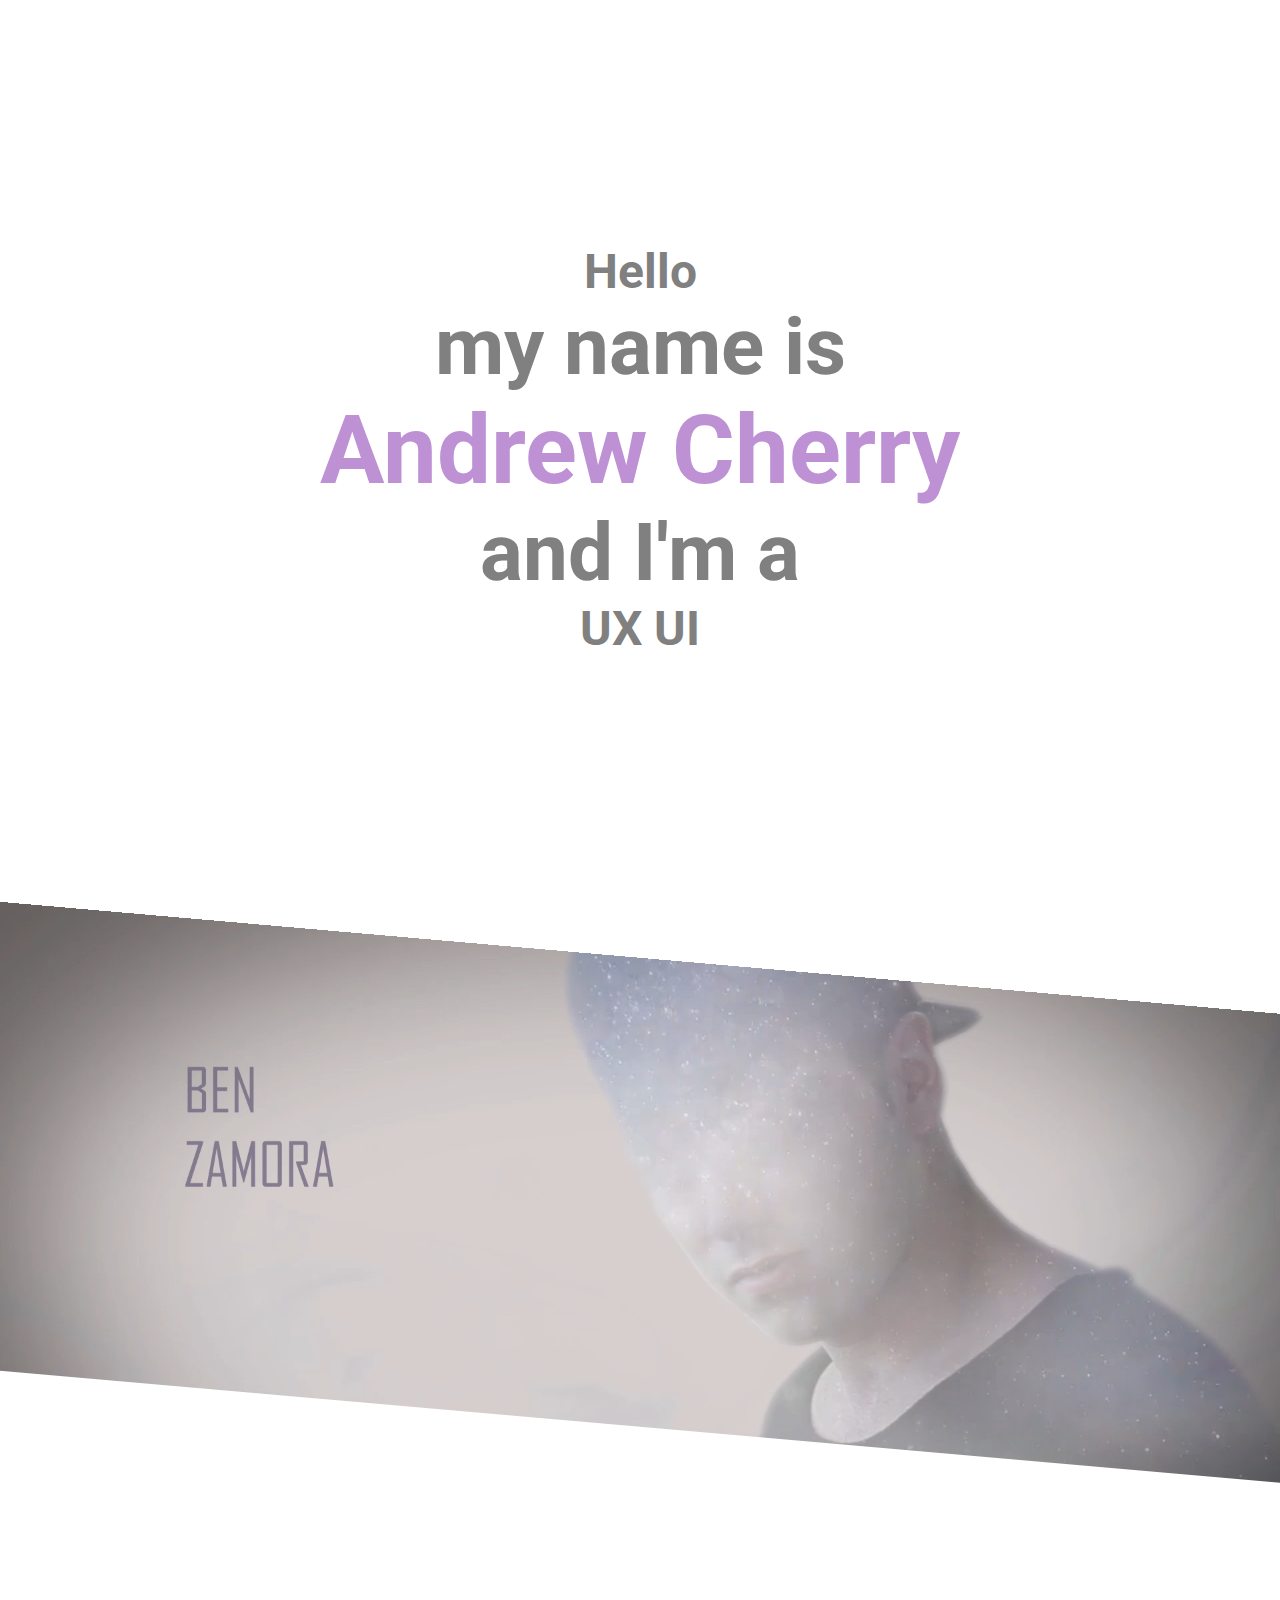
==== sideslice.html @ 6c72db01 "adding all files" ====
<!doctype html>
<html>
<head>


<meta name="viewport" content="width=device-width, initial-scale=1">
<meta charset="UTF-8">
<link rel="stylesheet" type="text/css" href="http://fonts.googleapis.com/css?family=Roboto:Light100">
<link rel="stylesheet" type="text/css" href="css/style.css">

</head>

<body>

<div class="container center">
  <div class="diagonal"></div>
  <h4> Hello </h4>
  <h3> my name is </h3>
  <h1>Andrew Cherry</h1>
  <h3> and I'm a </h3> 
  <h4> UX UI </h4>

</div>
<div class="container2 center">
	<video class="fullscreen" loop muted autoplay class="fullscreen-bg__video">
			<source src="yo.mp4" type="video/mp4">
			
	</video>
	
  <div class="rotate r1">
  	 <h2> VIDEO </h2>
  	 	<h5 class="videopara"> I'm a digital designs</h5> 
   </div>
  <div class="rotate r1 videoOV"> <h2 id="videoheading"> video </h2> </div>
  
<!--   <h2 class="videoheading"> video </h2> -->

  
</div>

<div class="container3 center">
<h5 class="videopara"> I'm </h5> 
  <div class="rotate r2"></div>
<!--   <h1>Design</h1> -->
	<h5 class="videopara"> I'm </h5>
</div>

</body>


</html>
---- css/style.css ----
* {
  margin: 0;
  padding: 0;
  box-sizing: border-box;
}

h1 { 
font-size: 6em;
font-family: 'Roboto';
color: #BE90D4;
}

h4 { 
	font-size: 3em;
	font-family: 'Roboto';
}

h3 { 
	font-size: 5em;
	font-family: 'Roboto';
}

h2 { 
	color: grey;
	-webkit-transform: rotate(-5deg);
	transform: rotate(-5deg) translate(-70% -30%);
	font-size: 4em;
	font-family: 'Roboto';
	margin: 20px; 
	display: flex; 
	justify-content: center;
}

.videopara { 
	top: 0;
}

.container {
  width: 100%;
  height: 100vh;  
  position: relative;
  background-color: white;
  /* 
-webkit-backface-visibility: hidden;
  -webkit-transform: translateZ(0) scale(1.0, 1.0);
 */

}

.container2 {
  width: 100%;
  height: 80vh;
  background-color: white;
  position: relative;
  overflow: hidden;
  -webkit-backface-visibility: hidden;
  -webkit-transform: translateZ(0) scale(1.0, 1.0);



#videoheading { 
	-webkit-transform: rotate(-10deg) translate(50%, 50%);
	transform: rotate(-10deg) translate(50%, 50%);
	font-color: blue;
}
  
}
.fullscreen { 
	width: 100%;
	height: auto;

/*  	z-index: -100; */
 	overflow: hidden;
}

.container3 {
  width: 100%;
  height: 100vh;
  background-color: white;
  position: relative;
  overflow: hidden;
  z-index:100;
  
}


.rotate {
  position: absolute;
  top: 0;
  left: 50%;
  -webkit-transform: rotate(5deg) translate(-50%, -50%);
  width: 120%;
  height: 250px;
  z-index: 2;
  /* -webkit-backface-visibility: hidden; */
}

.r1 {
  background-color: white;
  z-index: 100;
}



/* rotateY(180deg) rotateX(180deg) */

.videoOV { 
	top: 100%;
	-webkit-transform: rotate(5deg) translate(-50%, -50%);
 */
}

.r2 {
  background-color: white;
  z-index: 2;
  
  /* 
-webkit-backface-visibility: hidden;
  -webkit-transform: translateZ(0) scale(1.0, 1.0);
 */

}


.center {
  display: flex;
  align-items: center;
  justify-content: center;
  align-content: column;
  color: grey;
  text-align: center;
  z-index: 100;
  flex-direction: column;
  /* 
-webkit-backface-visibility: hidden;
  -webkit-transform: translateZ(0) scale(1.0, 1.0);
 */

}




@media screen and (max-width: 710px) {

  h1 {
    font-size: 5em;
  }
}

@media screen and (max-width: 768px) {

  .container2 {
  width: 100%;
  height: 90vh;
  background-color: black;
  position: relative;
  overflow: hidden;
  
}
}

@media screen and (max-width: 609px) {

  .container2 {
  width: 100%;
  height: 85vh;
  background-color: black;
  position: relative;
  overflow: hidden;
  
}
}


@media screen and (max-width: 544px) {

  .container2 {
  width: 100%;
  height: 81vh;
  background-color: black;
  position: relative;
  overflow: hidden;
  
}
}


@media screen and (max-width: 484px) {

  .container2 {
  width: 100%;
  height: 75vh;
  background-color: black;
  position: relative;
  overflow: hidden;
  
}
}

@media screen and (max-width: 396px) {

  .container2 {
  width: 100%;
  height: 70vh;
  background-color: black;
  position: relative;
  overflow: hidden;
  
}
}

@media screen and (max-width: 324px) {

  .container2 {
  width: 100%;
  height: 65vh;
  background-color: black;
  position: relative;
  overflow: hidden;
  
}
}


@media screen and (max-width: 260px) {

  .container2 {
  width: 100%;
  height: 100%;
  background-color: black;
  position: relative;
  overflow: hidden;
  
}
}
@media screen and (max-width: 710px) {

.rotate { 
	height: 350px;
}
}
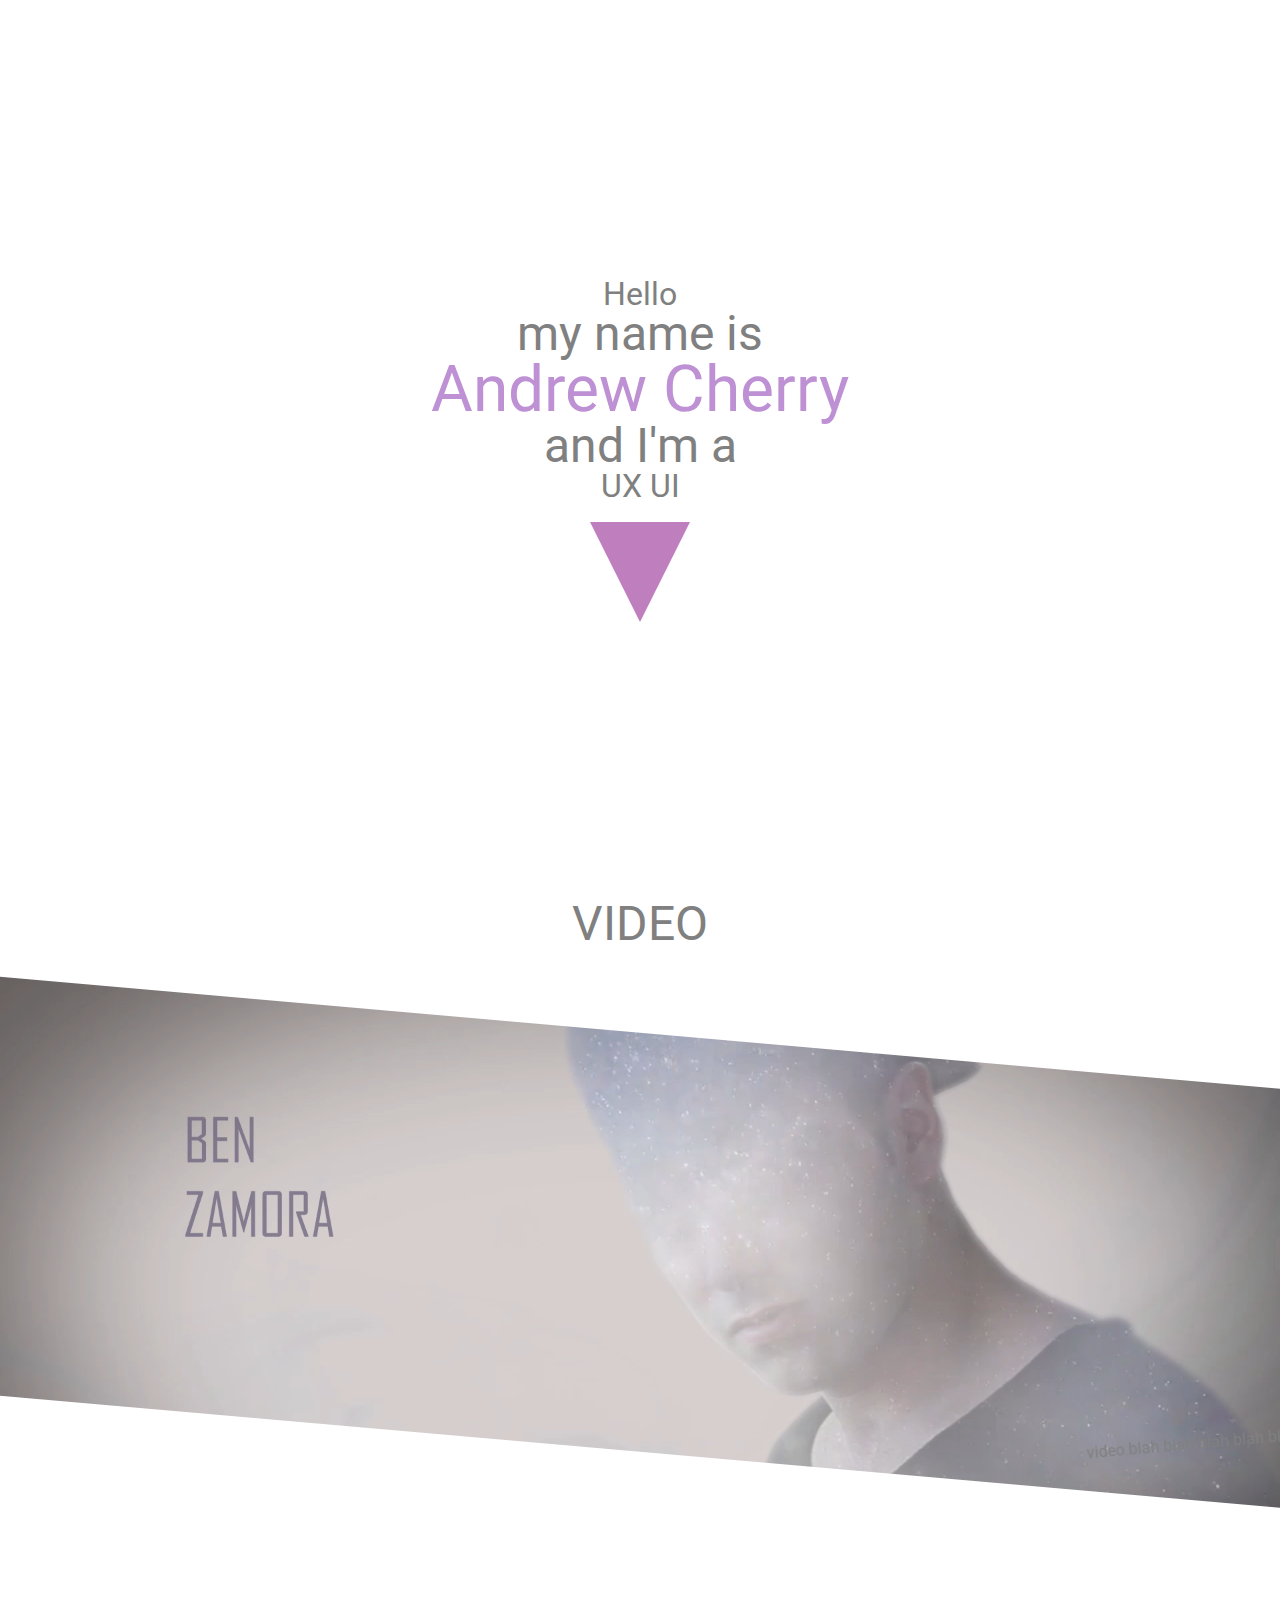
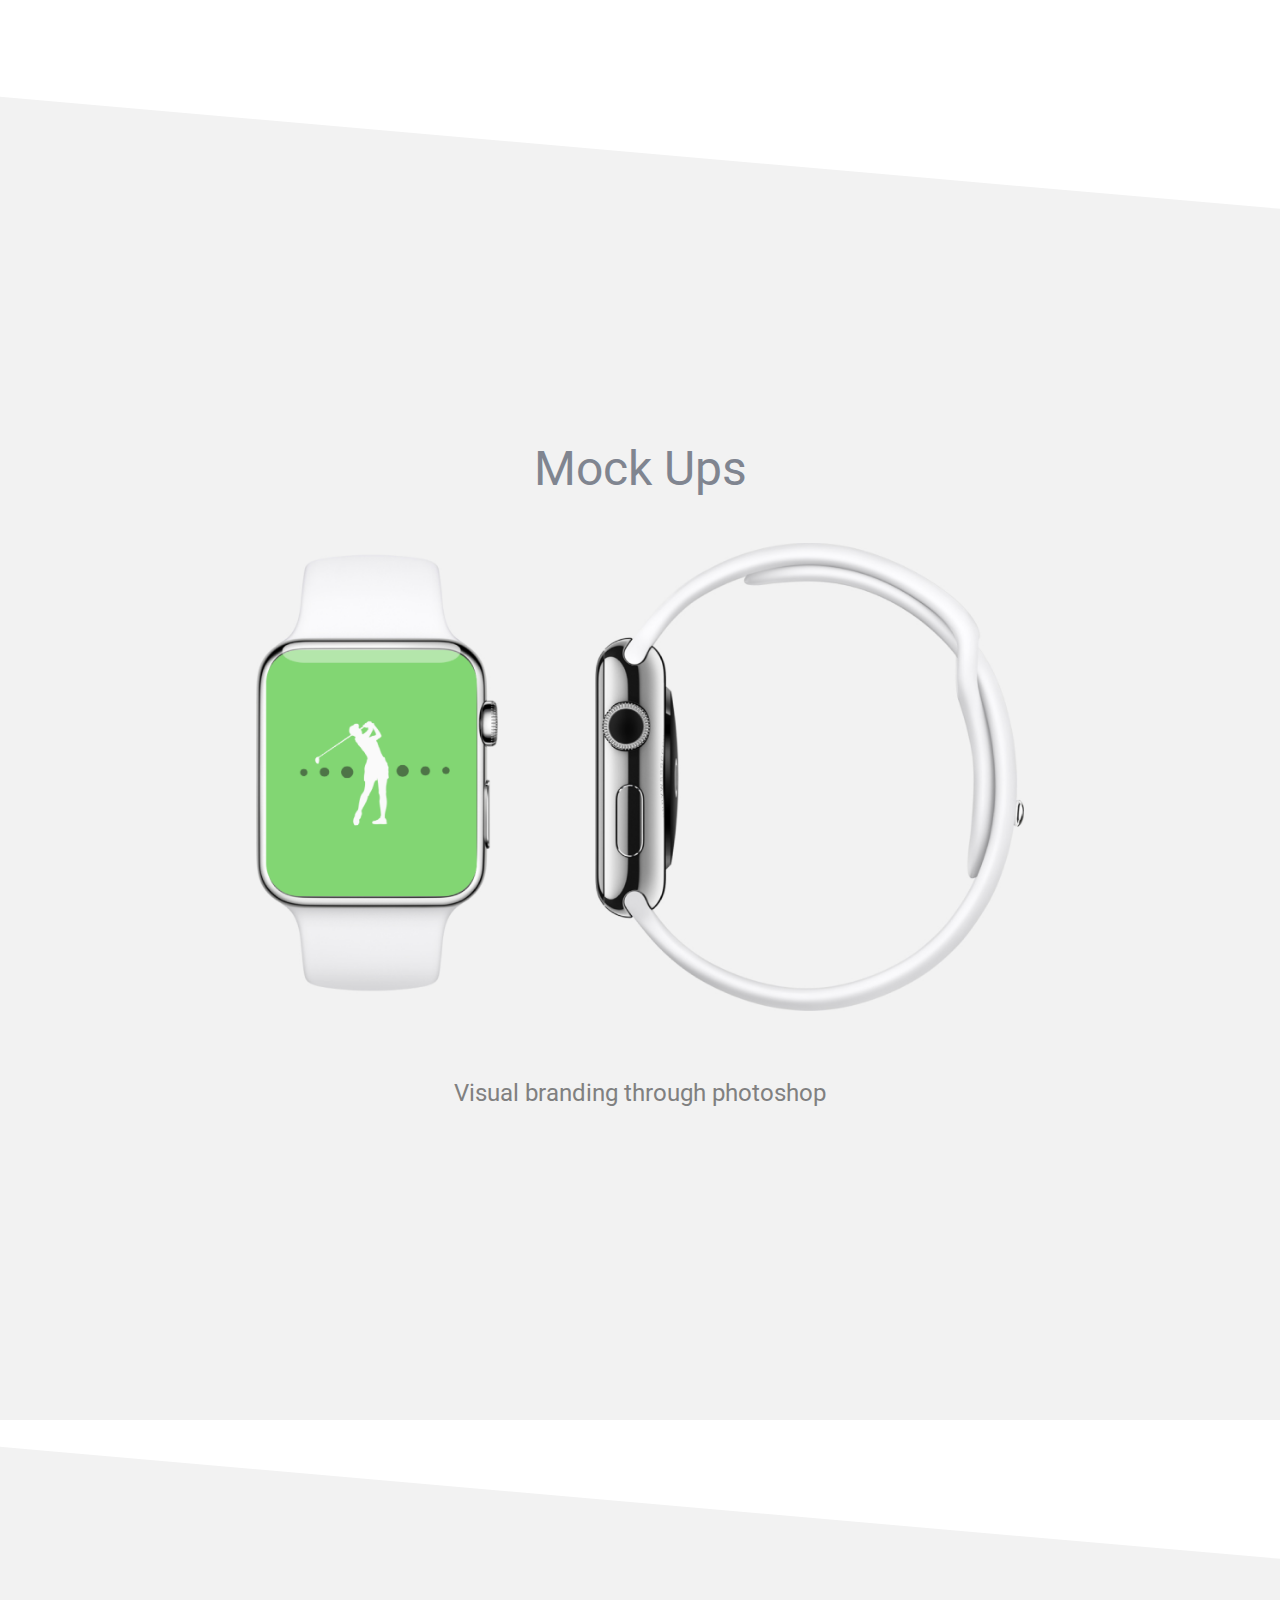
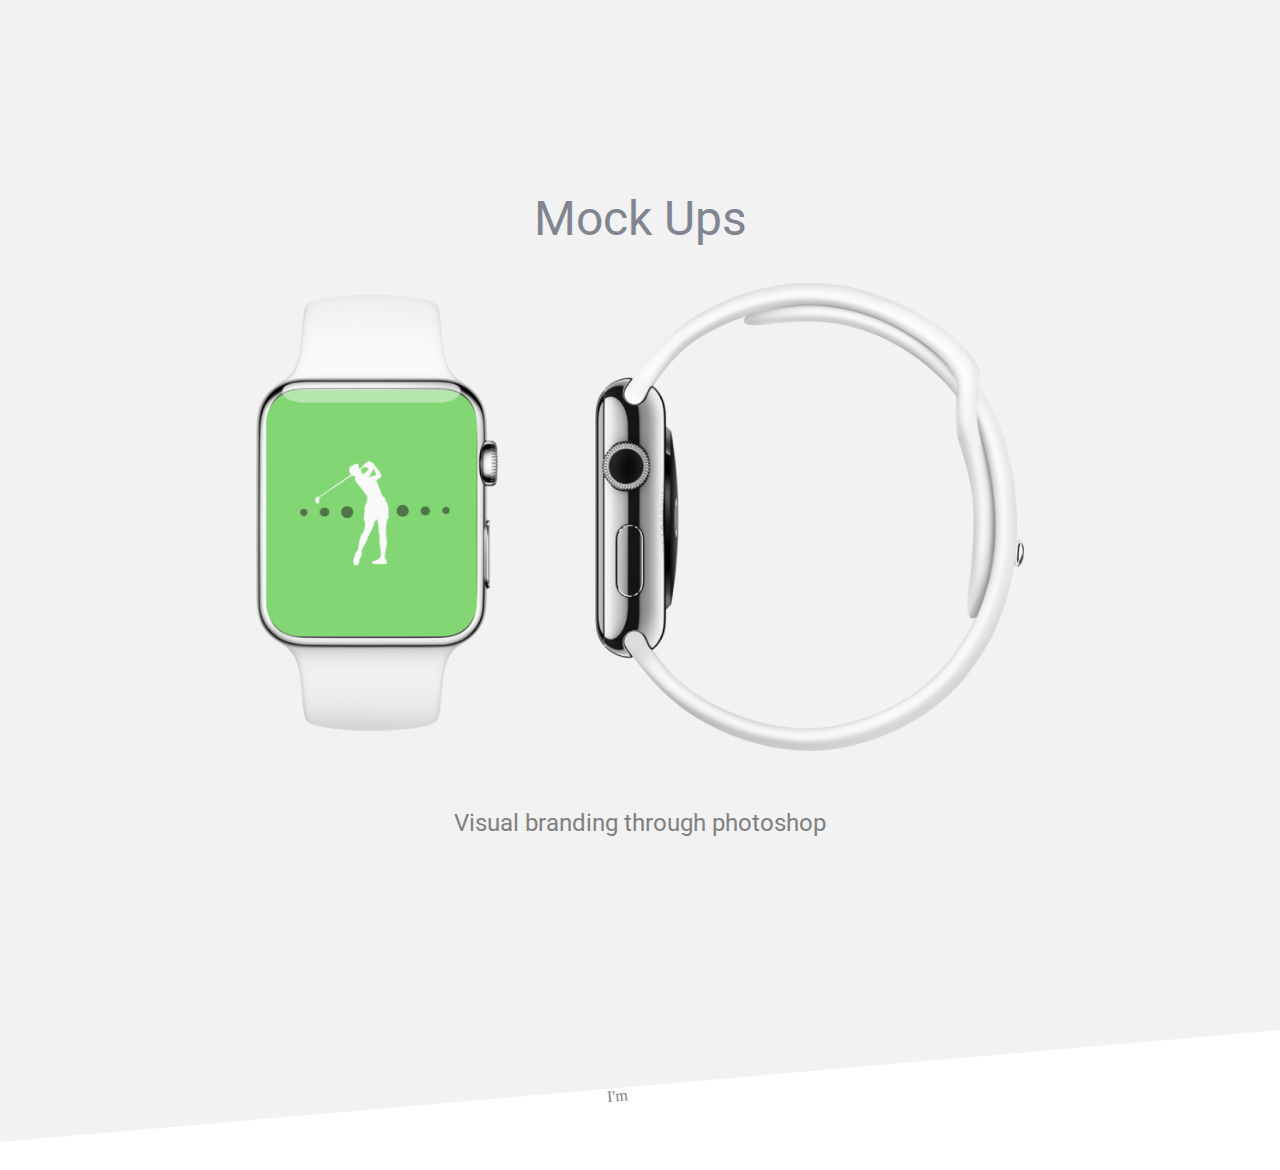
==== commit 667c167d: "adding images, some new css" ====
--- a/sideslice.html
+++ b/sideslice.html
@@ -1,12 +1,40 @@
 <!doctype html>
 <html>
 <head>
-
 
 <meta name="viewport" content="width=device-width, initial-scale=1">
 <meta charset="UTF-8">
 <link rel="stylesheet" type="text/css" href="http://fonts.googleapis.com/css?family=Roboto:Light100">
 <link rel="stylesheet" type="text/css" href="css/style.css">
+<link rel="stylesheet" type="text/css" href="css/reset.css">
+<link rel="shortcut icon" type="image/ico" href="images/cherryicon.png" />
+
+<title>Andrew Cherry : UX / UI</title>
+
+<!-- for Google -->
+<meta name="description" content="Andrew Cherry, UX Designer" />
+<meta name="keywords" content="Andrew Cherry, UX, UI, HTML5, CSS, Design" />
+<meta name="author" content="Andrew Cherry" />
+<meta name="copyright" content="https://plus.google.com/u/0/+AndrewCherryUX" />
+
+<!-- for Facebook -->
+<meta property="og:title" content="Andrew Cherry | UX/UI Designer" />
+<meta property="og:type" content="website" />
+<meta property="og:image" content="http://mobile.sheridanc.on.ca/~cherrya/mecircle2.jpg" />
+<meta property="og:url" content="http://mobile.sheridanc.on.ca/~cherrya/Responsiveresumeupdated/" />
+<meta property="og:description" content="Andrew Cherry - UX UI - Resume - Web Development" />
+
+<!-- for Twitter -->
+<meta name="twitter:card" content="summary" />
+<meta name="twitter:title" content="Andrew Cherry | UX/UI Designer" />
+<meta name="twitter:description" content="UX, UI, HTML5, CSS, Design" />
+<meta name="twitter:image" content="http://mobile.sheridanc.on.ca/~cherrya/mecircle2.jpg" />
+
+<!-- for Apple -->
+<meta name="apple-mobile-web-app-capable" content="yes" />
+<meta name="apple-mobile-web-app-status-bar-style" content="black-translucent" />
+<link rel="apple-touch-icon-precomposed" href="http://mobile.sheridanc.on.ca/~cherrya/cherryicon.png" />
+
 
 </head>
 
@@ -19,31 +47,65 @@
   <h1>Andrew Cherry</h1>
   <h3> and I'm a </h3> 
   <h4> UX UI </h4>
+  <div id="arrow"></div>
+  
+
 
 </div>
-<div class="container2 center">
-	<video class="fullscreen" loop muted autoplay class="fullscreen-bg__video">
-			<source src="yo.mp4" type="video/mp4">
-			
-	</video>
-	
-  <div class="rotate r1">
-  	 <h2> VIDEO </h2>
-  	 	<h5 class="videopara"> I'm a digital designs</h5> 
-   </div>
-  <div class="rotate r1 videoOV"> <h2 id="videoheading"> video </h2> </div>
-  
-<!--   <h2 class="videoheading"> video </h2> -->
 
-  
+<div class="yoo">
+	<div class="headvideo"><h1> VIDEO <h1> </div>
 </div>
 
+
+
+<!-- /////////////////  CONTAINTER 2   /////////  -->
+
+<div class="container2 center">
+		<video class="fullscreen" loop muted autoplay class="fullscreen-bg__video">
+			<source src="yo.mp4" type="video/mp4">
+		</video>
+	
+  		<div class="rotate r1">
+  	 		<h2> VIDEO </h2>
+   		</div>
+ 		<div class="rotate r1 videoOV"> <h2 id="videoheading"> video blah blah blah blah blah blah blah blah I am blahing
+  			h blah blah blah blah I am blahing </h2> 
+  		</div>
+</div>
+
+
+<!-- ////////////// CONTAINER 3 /////////////// -->
+
 <div class="container3 center">
-<h5 class="videopara"> I'm </h5> 
-  <div class="rotate r2"></div>
+	<div class="para"> <h3 class="videopara"> Mock Ups </h3> </div>
+	<img src="appwatchcover.png">
+	<div class="para"> 
+			<h4 class="videopara"> Visual branding through photoshop </h4> 
+  	</div>
+    <div class="rotate r2"></div>
+
+</div>
+
+<!-- ////////////// CONTAINER 4 /////////////// -->
+
+<div class="container4 center">
+	<div class="para"> <h3 class="videopara"> Mock Ups </h3> </div>
+	<img src="appwatchcover.png">
+	<div class="para"> 
+			<h4 class="videopara"> Visual branding through photoshop </h4> 
+  	</div>
+	
+  <div class="rotate r3"></div>
+  <div class="rotate r1 videoOV2">
 <!--   <h1>Design</h1> -->
 	<h5 class="videopara"> I'm </h5>
 </div>
+
+
+
+
+
 
 </body>
 
--- a/css/style.css
+++ b/css/style.css
@@ -4,23 +4,39 @@
   box-sizing: border-box;
 }
 
-h1 { 
+.yoo { 
+	height: 50px;
+	display: flex;
+	justify-content: center;
+}
+
+.yoo h1 { 
+	font-size: 3em;
+	font-family: 'Roboto';
+	color: grey;
+}
+
+.headvideo h1{ 
+	top: 100%;
+}
+
+.container h1 { 
 font-size: 6em;
 font-family: 'Roboto';
 color: #BE90D4;
 }
 
-h4 { 
+.container h4 { 
 	font-size: 3em;
 	font-family: 'Roboto';
 }
 
-h3 { 
+.container h3 { 
 	font-size: 5em;
 	font-family: 'Roboto';
 }
 
-h2 { 
+.container h2 { 
 	color: grey;
 	-webkit-transform: rotate(-5deg);
 	transform: rotate(-5deg) translate(-70% -30%);
@@ -31,9 +47,12 @@
 	justify-content: center;
 }
 
+/* 
 .videopara { 
-	top: 0;
-}
+	/* top: 0; */
+/* 
+}
+ */
 
 .container {
   width: 100%;
@@ -71,18 +90,68 @@
 
 /*  	z-index: -100; */
  	overflow: hidden;
+ 	/* 
+position: relative;
+	padding-bottom: 56.25%; /* 16:9 */
+/* 
+	padding-top: 30px;
+	height: 0;
+ */
+
 }
 
 .container3 {
   width: 100%;
-  height: 100vh;
-  background-color: white;
+  height: 150vh;
+  background-color: #F2F2F2;
   position: relative;
   overflow: hidden;
   z-index:100;
   
 }
 
+.container3 img { 
+	width: 60%;
+	height: auto;
+	margin-top: 50px;
+	margin-bottom: 50px;
+}
+
+.container3 h3 { 
+	font-size: 5em;
+	font-family: 'Roboto';
+/* 	margin: 60px; */
+	margin-top: 60px;
+/* 	margin-bottom: 50px; */
+	color: #808590;
+}
+
+
+.container4 {
+  width: 100%;
+  height: 150vh;
+  background-color: #F2F2F2;
+  position: relative;
+  overflow: hidden;
+  z-index:100;
+}
+
+.container4 h3 { 
+	font-size: 5em;
+	font-family: 'Roboto';
+/* 	margin: 60px; */
+	margin-top: 40px;
+/* 	margin-bottom: 50px; */
+	color: #808590;
+}
+
+
+.container4 img { 
+	width: 60%;
+	height: auto;
+	margin-top: 40px;
+	margin-bottom: 40px;
+}
 
 .rotate {
   position: absolute;
@@ -95,11 +164,33 @@
   /* -webkit-backface-visibility: hidden; */
 }
 
+.rotate h2 { 
+  	color: grey;
+	-webkit-transform: rotate(-5deg);
+	transform: rotate(-5deg) translate(-70% -30%);
+	font-size: 1em;
+	font-family: 'Roboto';
+	margin: 20px; 
+	display: flex; 
+	justify-content: center;
+}
+
 .r1 {
   background-color: white;
   z-index: 100;
 }
 
+.para h4 { 
+	font-size: 1.5em;
+	font-family: 'Roboto';
+	margin-top: 20px;
+}
+
+.para { 
+	width: 50%; 
+	height: auto;
+}
+
 
 
 /* rotateY(180deg) rotateX(180deg) */
@@ -107,7 +198,13 @@
 .videoOV { 
 	top: 100%;
 	-webkit-transform: rotate(5deg) translate(-50%, -50%);
- */
+ 
+}
+
+.videoOV2 { 
+	top: 100%;
+	-webkit-transform: rotate(-5deg) translate(-50%, -50%);
+ 
 }
 
 .r2 {
@@ -121,12 +218,16 @@
 
 }
 
+.r3 {
+  background-color: white;
+  z-index: 100;
+}
+
 
 .center {
   display: flex;
   align-items: center;
   justify-content: center;
-  align-content: column;
   color: grey;
   text-align: center;
   z-index: 100;
@@ -139,6 +240,17 @@
 }
 
 
+/* /////// ARROW STUFF /////// */
+
+#arrow {
+	width: 0;
+	height: 0;
+	border-left: 50px solid transparent;
+	border-right: 50px solid transparent;
+	border-top: 100px solid purple;
+	margin-top: 20px;
+	opacity: .5;
+}
 
 
 @media screen and (max-width: 710px) {
@@ -148,11 +260,13 @@
   }
 }
 
-@media screen and (max-width: 768px) {
+
+
+@media screen and (max-width: 544px) {
 
   .container2 {
   width: 100%;
-  height: 90vh;
+/*   height: 81vh; */
   background-color: black;
   position: relative;
   overflow: hidden;
@@ -160,11 +274,12 @@
 }
 }
 
-@media screen and (max-width: 609px) {
+
+@media screen and (max-width: 484px) {
 
   .container2 {
   width: 100%;
-  height: 85vh;
+/*   height: 75vh; */
   background-color: black;
   position: relative;
   overflow: hidden;
@@ -172,12 +287,11 @@
 }
 }
 
-
-@media screen and (max-width: 544px) {
+@media screen and (max-width: 396px) {
 
   .container2 {
   width: 100%;
-  height: 81vh;
+/*   height: 70vh; */
   background-color: black;
   position: relative;
   overflow: hidden;
@@ -185,12 +299,11 @@
 }
 }
 
-
-@media screen and (max-width: 484px) {
+@media screen and (max-width: 324px) {
 
   .container2 {
   width: 100%;
-  height: 75vh;
+/*   height: 65vh; */
   background-color: black;
   position: relative;
   overflow: hidden;
@@ -198,45 +311,108 @@
 }
 }
 
-@media screen and (max-width: 396px) {
-
-  .container2 {
-  width: 100%;
-  height: 70vh;
-  background-color: black;
-  position: relative;
-  overflow: hidden;
-  
-}
-}
-
-@media screen and (max-width: 324px) {
-
-  .container2 {
-  width: 100%;
-  height: 65vh;
-  background-color: black;
-  position: relative;
-  overflow: hidden;
-  
-}
-}
-
-
-@media screen and (max-width: 260px) {
-
-  .container2 {
-  width: 100%;
-  height: 100%;
-  background-color: black;
-  position: relative;
-  overflow: hidden;
-  
-}
-}
-@media screen and (max-width: 710px) {
-
-.rotate { 
-	height: 350px;
-}
-}
+@media screen and (min-width: 303px) {
+
+	.rotate { 
+	height: 250px;
+	}
+}
+
+
+@media screen and (min-width: 0px) {
+
+	.rotate { 
+	height: 300px;
+	}
+}
+
+@media screen and (max-width: 435px) {
+
+
+	.videoOV { 
+		top: 100%;
+		-webkit-transform: rotate(5deg) translate(-50%, -50%);
+ 
+	}
+
+	.r1 {
+  		background-color: white;
+  		z-index: 100;
+  		/* top: 5%; */
+	}
+	
+	.container2 {
+  		width: 100%;
+/*   		height: 70vh; */
+	}
+	
+	.fullscreen { 
+		top: 0;
+	}
+}
+
+
+
+@media screen and (min-width: 0px) {
+
+	.container h1 { 
+		font-size: 2.5em;
+	}
+
+	.container h4 { 
+		font-size: 1em;
+		font-family: 'Roboto';
+	}
+
+	.container h3 { 
+		font-size: 2em;
+		font-family: 'Roboto';
+	}
+	
+	.container3 h3 { 
+		font-size: 2em;
+		font-family: 'Roboto';
+	}
+	
+	.container4 h3 { 
+		font-size: 2em;
+		font-family: 'Roboto';
+	}
+
+}
+
+
+@media screen and (min-width: 472px) {
+
+	.container h1 { 
+		font-size: 4em;
+	}
+
+	.container h4 { 
+		font-size: 2em;
+		font-family: 'Roboto';
+	}
+
+	.container h3 { 
+		font-size: 3em;
+		font-family: 'Roboto';
+	}
+	
+	.container3 h3 { 
+		font-size: 3em;
+		font-family: 'Roboto';
+	}
+	
+	.container4 h3 { 
+		font-size: 3em;
+		font-family: 'Roboto';
+	}
+
+}
+
+
+
+
+
+
+
